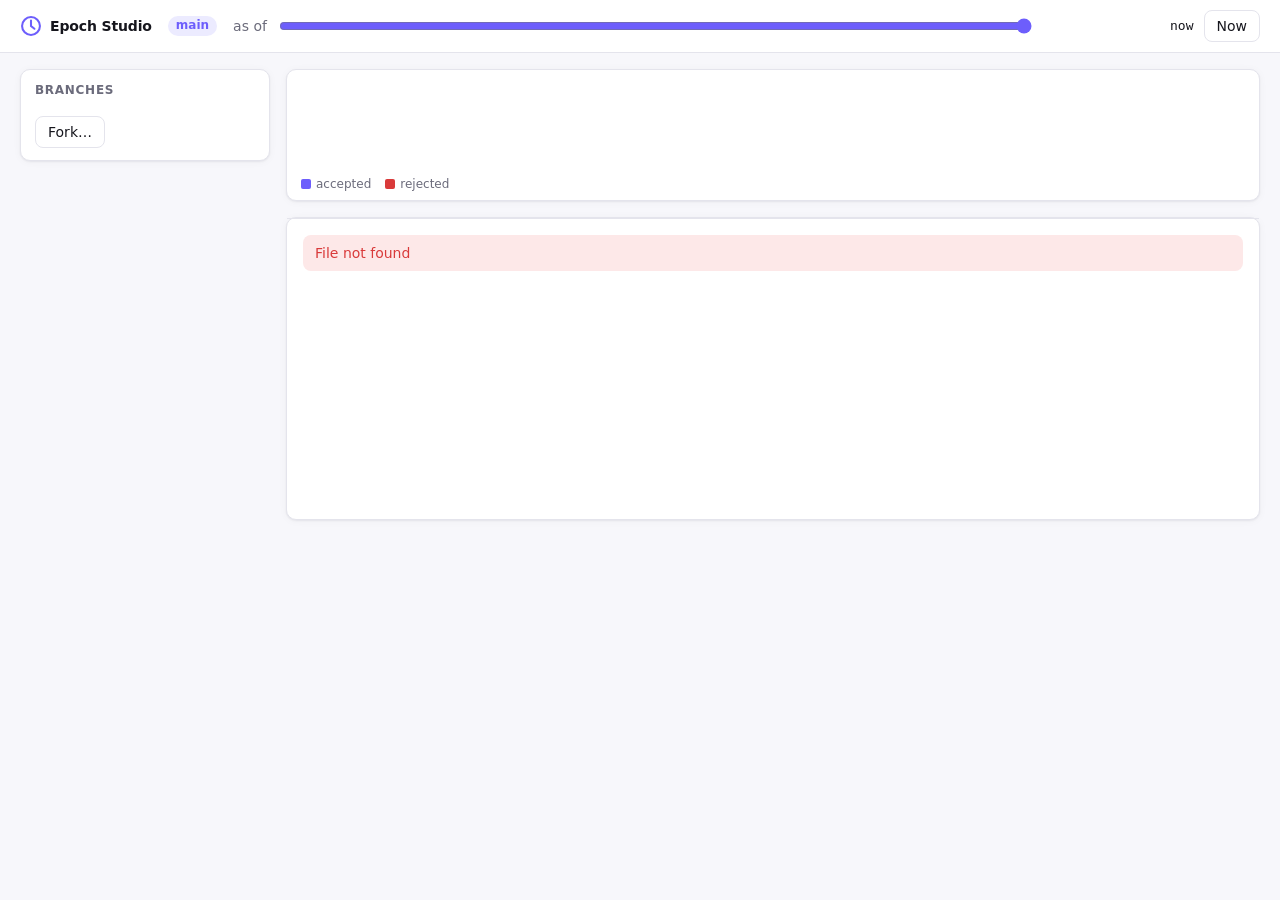
==== v2/epochhttp/studio.html @ bfba7d55 "feat(v2): Epoch Studio, HTTP API, and shop example - epochhttp: JSON API plus an embedded, dependenc" ====
<!doctype html>
<html lang="en">
<head>
<meta charset="utf-8">
<meta name="viewport" content="width=device-width, initial-scale=1">
<title>Epoch Studio</title>
<link rel="icon" href="data:image/svg+xml,%3Csvg xmlns='http://www.w3.org/2000/svg' viewBox='0 0 32 32'%3E%3Ccircle cx='16' cy='16' r='13' fill='none' stroke='%236d5efc' stroke-width='3'/%3E%3Cpath d='M16 8v8l5 4' fill='none' stroke='%236d5efc' stroke-width='3' stroke-linecap='round'/%3E%3C/svg%3E">
<style>
:root {
  --bg: #f7f7fb; --panel: #ffffff; --ink: #16161d; --muted: #6b6b7b; --line: #e4e4ec;
  --accent: #6d5efc; --accent-soft: #ecebff; --good: #12a150; --good-soft: #e3f6eb;
  --bad: #d93a3a; --bad-soft: #fde8e8; --warn: #b7791f; --warn-soft: #fdf3dc;
  --mono: ui-monospace, SFMono-Regular, Menlo, Consolas, monospace;
  --radius: 10px; --shadow: 0 1px 2px rgba(20,20,40,.06), 0 1px 8px rgba(20,20,40,.04);
}
@media (prefers-color-scheme: dark) {
  :root {
    --bg: #0f0f14; --panel: #17171f; --ink: #ececf3; --muted: #9a9aae; --line: #2a2a36;
    --accent: #8b7fff; --accent-soft: #25224a; --good: #3ccf7d; --good-soft: #13301f;
    --bad: #ff6b6b; --bad-soft: #3a1818; --warn: #f0b44c; --warn-soft: #3a2c10;
    --shadow: none;
  }
}
* { box-sizing: border-box; }
body { margin: 0; font: 14px/1.45 system-ui, -apple-system, "Segoe UI", sans-serif; background: var(--bg); color: var(--ink); }
button, input, select { font: inherit; color: inherit; }
header { display: flex; align-items: center; gap: 16px; padding: 10px 20px; background: var(--panel); border-bottom: 1px solid var(--line); position: sticky; top: 0; z-index: 2; flex-wrap: wrap; }
.brand { display: flex; align-items: center; gap: 8px; font-weight: 650; letter-spacing: -.01em; }
.brand svg { width: 22px; height: 22px; }
.time { display: flex; align-items: center; gap: 10px; flex: 1; min-width: 280px; }
.time input[type=range] { flex: 1; accent-color: var(--accent); }
.time .when { font-family: var(--mono); font-size: 13px; min-width: 150px; text-align: right; }
.pill { display: inline-block; padding: 1px 8px; border-radius: 999px; font-size: 12px; font-weight: 550; background: var(--accent-soft); color: var(--accent); white-space: nowrap; }
.pill.good { background: var(--good-soft); color: var(--good); }
.pill.bad { background: var(--bad-soft); color: var(--bad); }
.pill.warn { background: var(--warn-soft); color: var(--warn); }
.btn { border: 1px solid var(--line); background: var(--panel); padding: 5px 12px; border-radius: 8px; cursor: pointer; }
.btn:hover { border-color: var(--accent); }
.btn.primary { background: var(--accent); border-color: var(--accent); color: #fff; }
.btn:disabled { opacity: .5; cursor: default; }
main { display: grid; grid-template-columns: 250px 1fr; gap: 16px; padding: 16px 20px; max-width: 1500px; margin: 0 auto; }
@media (max-width: 820px) { main { grid-template-columns: 1fr; padding: 12px 16px; } }
.card { background: var(--panel); border: 1px solid var(--line); border-radius: var(--radius); box-shadow: var(--shadow); }
.card h2 { font-size: 12px; text-transform: uppercase; letter-spacing: .06em; color: var(--muted); margin: 0; padding: 12px 14px 8px; font-weight: 600; }
.branches { padding-bottom: 8px; }
.branch { display: flex; align-items: center; gap: 8px; padding: 6px 14px; cursor: pointer; border-left: 3px solid transparent; }
.branch:hover { background: var(--bg); }
.branch.active { border-left-color: var(--accent); background: var(--accent-soft); }
.branch .name { flex: 1; overflow: hidden; text-overflow: ellipsis; white-space: nowrap; font-family: var(--mono); font-size: 13px; }
.branch .desc { color: var(--muted); font-size: 12px; }
.side-actions { padding: 8px 14px 4px; display: flex; gap: 8px; }
.chart { padding: 12px 14px 6px; }
.chart svg { width: 100%; height: 90px; display: block; cursor: crosshair; }
.chart .legend { display: flex; gap: 14px; font-size: 12px; color: var(--muted); padding-top: 4px; }
.chart .legend i { display: inline-block; width: 10px; height: 10px; border-radius: 2px; margin-right: 5px; vertical-align: -1px; }
.tabs { display: flex; gap: 2px; padding: 0 10px; border-bottom: 1px solid var(--line); overflow-x: auto; }
.tab { padding: 10px 12px; cursor: pointer; border-bottom: 2px solid transparent; color: var(--muted); white-space: nowrap; background: none; border-top: 0; border-left: 0; border-right: 0; }
.tab.active { color: var(--ink); border-bottom-color: var(--accent); font-weight: 550; }
.panel { padding: 16px; min-height: 300px; }
.row { display: flex; gap: 10px; align-items: end; flex-wrap: wrap; margin-bottom: 14px; }
label { display: flex; flex-direction: column; gap: 4px; font-size: 12px; color: var(--muted); }
input[type=text], input[type=date], select { background: var(--bg); border: 1px solid var(--line); border-radius: 8px; padding: 6px 10px; min-width: 150px; }
table { width: 100%; border-collapse: collapse; font-size: 13px; }
th { text-align: left; color: var(--muted); font-weight: 550; font-size: 12px; padding: 6px 8px; border-bottom: 1px solid var(--line); }
td { padding: 6px 8px; border-bottom: 1px solid var(--line); vertical-align: top; }
td.num, th.num { text-align: right; font-variant-numeric: tabular-nums; }
td.mono, .mono { font-family: var(--mono); font-size: 12.5px; }
tr.click { cursor: pointer; } tr.click:hover td { background: var(--bg); }
.muted { color: var(--muted); }
.stats { display: grid; grid-template-columns: repeat(auto-fill, minmax(150px, 1fr)); gap: 10px; margin-bottom: 16px; }
.stat { border: 1px solid var(--line); border-radius: var(--radius); padding: 10px 12px; }
.stat .k { font-size: 12px; color: var(--muted); }
.stat .v { font-size: 22px; font-weight: 650; font-variant-numeric: tabular-nums; letter-spacing: -.02em; }
.kv { display: grid; grid-template-columns: minmax(140px, max-content) 1fr; gap: 0; }
.kv > div { padding: 6px 8px; border-bottom: 1px solid var(--line); }
.kv > .k { color: var(--muted); }
.kv .kv { border-left: 2px solid var(--line); }
.delta { font-weight: 600; font-variant-numeric: tabular-nums; }
td.nowrap { white-space: nowrap; }
pre { margin: 0; font-family: var(--mono); font-size: 12px; white-space: pre-wrap; word-break: break-word; }
.empty { color: var(--muted); padding: 30px 0; text-align: center; }
.error { background: var(--bad-soft); color: var(--bad); padding: 8px 12px; border-radius: 8px; margin-bottom: 12px; }
.notice { background: var(--accent-soft); padding: 10px 12px; border-radius: 8px; margin-bottom: 14px; }
.checks { display: flex; flex-direction: column; gap: 6px; }
.checks label { flex-direction: row; align-items: center; gap: 8px; color: var(--ink); font-size: 14px; }
dialog { border: 1px solid var(--line); border-radius: var(--radius); background: var(--panel); color: var(--ink); padding: 18px; width: min(420px, 92vw); }
dialog::backdrop { background: rgba(10,10,20,.4); }
dialog .row { flex-direction: column; align-items: stretch; }
.foot { padding: 10px 16px; display: flex; justify-content: center; }
</style>
</head>
<body>
<header>
  <div class="brand">
    <svg viewBox="0 0 32 32" aria-hidden="true"><circle cx="16" cy="16" r="13" fill="none" stroke="var(--accent)" stroke-width="3"/><path d="M16 8v8l5 4" fill="none" stroke="var(--accent)" stroke-width="3" stroke-linecap="round"/></svg>
    Epoch Studio
  </div>
  <span class="pill" id="branchPill">main</span>
  <div class="time">
    <span class="muted">as of</span>
    <input type="range" id="slider" min="0" max="1000" value="1000" aria-label="Point in time">
    <span class="when" id="when">now</span>
    <button class="btn" id="nowBtn">Now</button>
  </div>
</header>

<main>
  <aside>
    <div class="card branches">
      <h2>Branches</h2>
      <div id="branchList"></div>
      <div class="side-actions"><button class="btn" id="forkBtn">Fork…</button></div>
    </div>
  </aside>

  <section>
    <div class="card chart">
      <svg id="chart" role="img" aria-label="Commands over time"></svg>
      <div class="legend"><span><i style="background:var(--accent)"></i>accepted</span><span><i style="background:var(--bad)"></i>rejected</span><span id="chartInfo"></span></div>
    </div>
    <div class="card" style="margin-top:16px">
      <div class="tabs" id="tabs"></div>
      <div class="panel" id="panel"></div>
    </div>
  </section>
</main>

<dialog id="forkDialog">
  <form method="dialog" id="forkForm">
    <h3 style="margin:0 0 12px">Fork a branch</h3>
    <div class="row"><label>Name<input type="text" name="name" required pattern="[A-Za-z0-9][A-Za-z0-9._\-]{0,99}" placeholder="what-if"></label></div>
    <div class="row"><label>From branch<select name="from" id="forkFrom"></select></label></div>
    <div class="row"><label>At (leave empty for latest)<input type="date" name="at"></label></div>
    <div class="row"><label>Description<input type="text" name="description"></label></div>
    <div class="error" id="forkError" hidden></div>
    <div class="row" style="flex-direction:row;justify-content:end"><button class="btn" value="cancel" formnovalidate>Cancel</button><button class="btn primary" value="ok">Fork</button></div>
  </form>
</dialog>

<script>
"use strict";
const $ = (s, el = document) => el.querySelector(s);
const state = { info: null, branches: [], branch: "main", at: null, timeline: null, tab: "views" };

// h builds DOM nodes. Strings become text nodes, so data is never parsed as HTML.
function h(tag, attrs = {}, ...kids) {
  const el = document.createElement(tag);
  for (const [k, v] of Object.entries(attrs || {})) {
    if (v == null || v === false) continue;
    if (k.startsWith("on")) el.addEventListener(k.slice(2), v);
    else if (k === "class") el.className = v;
    else el.setAttribute(k, v === true ? "" : v);
  }
  for (const kid of kids.flat()) if (kid != null && kid !== false) el.append(kid instanceof Node ? kid : String(kid));
  return el;
}

async function api(path, opts = {}) {
  const res = await fetch(path, { ...opts, headers: { "X-Epoch-Studio": "1", ...(opts.body ? { "Content-Type": "application/json" } : {}), ...(opts.headers || {}) } });
  if (res.status === 204) return null;
  const body = await res.json().catch(() => ({ error: res.statusText }));
  if (!res.ok) throw new Error(body.error || res.statusText);
  return body;
}

function qs(extra = {}) {
  const p = new URLSearchParams();
  p.set("branch", state.branch);
  if (state.at) p.set("at", state.at);
  for (const [k, v] of Object.entries(extra)) if (v != null && v !== "") p.set(k, v);
  return p.toString();
}

const fmtTime = t => new Date(t).toLocaleString(undefined, { year: "numeric", month: "short", day: "numeric", hour: "2-digit", minute: "2-digit" });
const fmtNum = v => typeof v === "number" ? v.toLocaleString() : v;
const isMoneyKey = k => /revenue|discount|price|total|amount/i.test(k);
function fmtVal(key, v) {
  if (typeof v === "number" && isMoneyKey(key) && Number.isInteger(v)) return (v / 100).toLocaleString(undefined, { style: "currency", currency: "USD" });
  if (typeof v === "number") return v.toLocaleString();
  if (v === null || v === undefined) return "—";
  if (typeof v === "object") return JSON.stringify(v);
  return String(v);
}

// ---------- branches ----------

async function loadBranches() {
  state.branches = await api("api/branches");
  if (!state.branches.some(b => b.name === state.branch)) state.branch = "main";
  renderBranches();
}

function renderBranches() {
  const list = $("#branchList");
  list.replaceChildren();
  const children = name => state.branches.filter(b => b.name !== "main" && (b.parent || "main") === name);
  const add = (b, depth) => {
    const kind = b.name === "main" ? null : b.kind === "replay" ? h("span", { class: "pill warn" }, "replay") : h("span", { class: "pill" }, "fork");
    list.append(h("div", {
      class: "branch" + (b.name === state.branch ? " active" : ""), style: `padding-left:${14 + depth * 16}px`, title: b.description || "",
      onclick: () => selectBranch(b.name),
    }, h("span", { class: "name" }, (depth ? "↳ " : "") + b.name), kind));
    for (const c of children(b.name)) add(c, depth + 1);
  };
  add(state.branches.find(b => b.name === "main"), 0);
  $("#forkBtn").hidden = !state.info.allow_writes;
}

async function selectBranch(name) {
  state.branch = name;
  state.at = null;
  $("#branchPill").textContent = name;
  renderBranches();
  const b = current();
  if (b.kind === "replay" && state.tab !== "report") state.tab = "report";
  else if (b.kind !== "replay" && state.tab === "report") state.tab = "views";
  await refresh();
}

const current = () => state.branches.find(b => b.name === state.branch) || { name: "main" };

// ---------- timeline ----------

async function loadTimeline() {
  const p = new URLSearchParams({ branch: state.branch, buckets: 120 });
  state.timeline = await api("api/timeline?" + p);
  renderChart();
  syncSlider();
}

function renderChart() {
  const svg = $("#chart"), tl = state.timeline;
  svg.replaceChildren();
  const W = svg.clientWidth || 800, H = 90;
  svg.setAttribute("viewBox", `0 0 ${W} ${H}`);
  if (!tl.commits) { $("#chartInfo").textContent = "no history yet"; return; }
  const n = tl.buckets.length, bw = W / n;
  const maxV = Math.max(1, ...tl.buckets.map(b => b.accepted + b.rejected));
  const ns = "http://www.w3.org/2000/svg";
  const rect = (x, y, w, hgt, fill) => { const r = document.createElementNS(ns, "rect"); Object.entries({ x, y, width: w, height: hgt, fill, rx: 1 }).forEach(([k, v]) => r.setAttribute(k, v)); svg.append(r); };
  tl.buckets.forEach((b, i) => {
    const ha = (b.accepted / maxV) * (H - 10), hr = (b.rejected / maxV) * (H - 10);
    rect(i * bw + 1, H - ha, Math.max(1, bw - 2), ha, "var(--accent)");
    if (hr) rect(i * bw + 1, H - ha - hr, Math.max(1, bw - 2), hr, "var(--bad)");
  });
  if (state.at) {
    const f = (new Date(state.at) - new Date(tl.first)) / Math.max(1, new Date(tl.last) - new Date(tl.first));
    const x = Math.max(0, Math.min(1, f)) * W;
    const line = document.createElementNS(ns, "line");
    Object.entries({ x1: x, x2: x, y1: 0, y2: H, stroke: "var(--ink)", "stroke-width": 1.5, "stroke-dasharray": "3 3" }).forEach(([k, v]) => line.setAttribute(k, v));
    svg.append(line);
  }
  $("#chartInfo").textContent = `${tl.commits.toLocaleString()} commits · ${fmtTime(tl.first)} → ${fmtTime(tl.last)}` + (tl.truncated ? " (truncated)" : "");
}

function syncSlider() {
  const tl = state.timeline, s = $("#slider");
  if (!state.at || !tl.commits) { s.value = 1000; $("#when").textContent = "now"; return; }
  const f = (new Date(state.at) - new Date(tl.first)) / Math.max(1, new Date(tl.last) - new Date(tl.first));
  s.value = Math.round(Math.max(0, Math.min(1, f)) * 1000);
  $("#when").textContent = fmtTime(state.at);
}

function setTimeFraction(f) {
  const tl = state.timeline;
  if (!tl || !tl.commits) return;
  if (f >= 0.999) { state.at = null; }
  else {
    const t = new Date(new Date(tl.first).getTime() + f * (new Date(tl.last) - new Date(tl.first)));
    state.at = t.toISOString();
  }
  syncSlider();
  renderChart();
}

let sliderTimer;
$("#slider").addEventListener("input", e => {
  setTimeFraction(e.target.value / 1000);
  clearTimeout(sliderTimer);
  sliderTimer = setTimeout(renderTab, 150);
});
$("#chart").addEventListener("click", e => {
  const r = e.currentTarget.getBoundingClientRect();
  setTimeFraction((e.clientX - r.left) / r.width);
  renderTab();
});
$("#nowBtn").addEventListener("click", () => { state.at = null; syncSlider(); renderChart(); renderTab(); });
addEventListener("resize", () => state.timeline && renderChart());

// ---------- tabs ----------

const TABS = [
  ["views", "Views"], ["log", "Log"], ["entity", "Entity"], ["compare", "Compare"], ["replay", "Replay"], ["report", "Replay report"],
];

function renderTabs() {
  const tabs = $("#tabs");
  tabs.replaceChildren();
  for (const [id, label] of TABS) {
    if (id === "report" && current().kind !== "replay") continue;
    tabs.append(h("button", { class: "tab" + (state.tab === id ? " active" : ""), onclick: () => { state.tab = id; renderTabs(); renderTab(); } }, label));
  }
}

async function renderTab() {
  saveHash();
  const panel = $("#panel");
  const tab = state.tab;
  try {
    const node = await ({ views: viewsTab, log: logTab, entity: entityTab, compare: compareTab, replay: replayTab, report: reportTab })[tab]();
    if (state.tab === tab) panel.replaceChildren(node);
  } catch (err) {
    if (state.tab === tab) panel.replaceChildren(h("div", { class: "error" }, err.message));
  }
}

function errorBox(err) { return h("div", { class: "error" }, err.message || String(err)); }

// Render any JSON value as nested key/value rows. Values under a money-like
// key (revenue_by_product.*) are formatted as money too.
function kv(value, key = "", money = false) {
  money = money || isMoneyKey(key);
  if (value === null || typeof value !== "object") return h("span", { class: "mono" }, fmtVal(money ? "amount" : key, value));
  const entries = Array.isArray(value) ? value.map((v, i) => [String(i), v]) : Object.entries(value);
  if (!entries.length) return h("span", { class: "muted" }, Array.isArray(value) ? "empty list" : "empty");
  const grid = h("div", { class: "kv" });
  for (const [k, v] of entries) grid.append(h("div", { class: "k" }, k), h("div", {}, kv(v, k, money)));
  return grid;
}

// ---------- Views ----------

let viewName = null;
async function viewsTab() {
  const names = state.info.projections;
  if (!names.length) return h("div", { class: "empty" }, "No projections are registered. Pass them in epochhttp.Config.Projections.");
  viewName = viewName && names.includes(viewName) ? viewName : names[0];
  const sel = h("select", { onchange: e => { viewName = e.target.value; renderTab(); } }, names.map(n => h("option", { value: n, selected: n === viewName }, n)));
  const value = await api(`api/views/${encodeURIComponent(viewName)}?` + qs());
  const stats = h("div", { class: "stats" });
  const rest = {};
  for (const [k, v] of Object.entries(value || {})) {
    if (typeof v === "number") stats.append(h("div", { class: "stat" }, h("div", { class: "k" }, k.replaceAll("_", " ")), h("div", { class: "v" }, fmtVal(k, v))));
    else rest[k] = v;
  }
  return h("div", {}, h("div", { class: "row" }, h("label", {}, "Projection", sel), h("span", { class: "muted" }, state.at ? `as of ${fmtTime(state.at)}` : "current state", " on ", h("span", { class: "mono" }, state.branch))),
    stats.childElementCount ? stats : null, Object.keys(rest).length ? kv(rest) : null);
}

// ---------- Log ----------

function outcome(c) {
  if (c.rejected) return h("span", {}, h("span", { class: "pill bad" }, "rejected"), " ", h("span", { class: "muted" }, c.rejected));
  if (!c.events || !c.events.length) return h("span", { class: "pill" }, "no events");
  return h("span", {}, c.events.map(e => h("span", { class: "pill good", style: "margin-right:4px" }, e.type)));
}

function commitRow(c, onclick) {
  return h("tr", { class: "click", onclick: onclick || (() => openEntity(c.model, c.stream)) },
    h("td", { class: "num mono" }, c.seq), h("td", { class: "mono nowrap" }, fmtTime(c.time)),
    h("td", { class: "mono nowrap" }, `${c.model}/${c.stream}`),
    h("td", { class: "mono", title: c.command ? JSON.stringify(c.command.data) : "" }, c.command ? c.command.type : h("span", { class: "muted" }, "fact")),
    h("td", {}, outcome(c)));
}

async function logTab() {
  const table = h("table", {}, h("thead", {}, h("tr", {}, h("th", { class: "num" }, "seq"), h("th", {}, "time"), h("th", {}, "entity"), h("th", {}, "command"), h("th", {}, "outcome"))));
  const body = h("tbody");
  table.append(body);
  let after = 0;
  const more = h("button", { class: "btn" }, "Load more");
  const load = async () => {
    more.disabled = true;
    const page = await api("api/log?" + qs({ after, limit: 100 }));
    page.forEach(c => body.append(commitRow(c)));
    if (page.length) after = page[page.length - 1].seq;
    more.disabled = page.length < 100;
    more.textContent = page.length < 100 ? "End of history" : "Load more";
  };
  more.onclick = () => load().catch(e => more.replaceWith(errorBox(e)));
  await load();
  if (!body.childElementCount) return h("div", { class: "empty" }, "No commits on this branch at this time.");
  return h("div", {}, table, h("div", { class: "foot" }, more));
}

// ---------- Entity ----------

const entitySel = { model: null, id: "" };
function openEntity(model, id) {
  entitySel.model = model; entitySel.id = id; state.tab = "entity"; renderTabs(); renderTab();
}

async function entityTab() {
  const models = state.info.models;
  if (!models.length) return h("div", { class: "empty" }, "No models are registered. Pass them in epochhttp.Config.Models.");
  entitySel.model = entitySel.model && models.includes(entitySel.model) ? entitySel.model : models[0];
  const sel = h("select", {}, models.map(m => h("option", { value: m, selected: m === entitySel.model }, m)));
  const input = h("input", { type: "text", value: entitySel.id, placeholder: "entity id" });
  const form = h("form", { class: "row", onsubmit: e => { e.preventDefault(); entitySel.model = sel.value; entitySel.id = input.value.trim(); renderTab(); } },
    h("label", {}, "Model", sel), h("label", {}, "ID", input), h("button", { class: "btn primary" }, "Load"));
  if (!entitySel.id) return h("div", {}, form, h("div", { class: "empty" }, "Enter an entity id, or click a row in the Log."));
  let data;
  try { data = await api(`api/entities/${encodeURIComponent(entitySel.model)}/${encodeURIComponent(entitySel.id)}?` + qs()); }
  catch (e) { return h("div", {}, form, errorBox(e)); }
  const st = data.state;
  const hist = h("table", {}, h("thead", {}, h("tr", {}, h("th", { class: "num" }, "seq"), h("th", {}, "time"), h("th", {}, "entity"), h("th", {}, "command"), h("th", {}, "outcome"))),
    h("tbody", {}, data.history.slice().reverse().map(c => commitRow(c, () => {}))));
  return h("div", {}, form,
    h("div", { class: "stats" }, h("div", { class: "stat" }, h("div", { class: "k" }, "version"), h("div", { class: "v" }, st.version)),
      h("div", { class: "stat" }, h("div", { class: "k" }, "commits"), h("div", { class: "v" }, data.history.length))),
    st.version ? kv(st.value) : h("div", { class: "notice" }, "This entity does not exist at this point in history."),
    h("h3", { style: "font-size:14px;margin:20px 0 8px" }, "History"), data.history.length ? hist : h("div", { class: "muted" }, "None."));
}

// ---------- Compare ----------

const cmpSel = { view: null, a: "main", b: null };
async function compareTab() {
  const names = state.info.projections;
  if (!names.length) return h("div", { class: "empty" }, "No projections are registered.");
  if (state.branches.length < 2) return h("div", { class: "empty" }, "Create a fork or run a replay to compare branches.");
  cmpSel.view = cmpSel.view && names.includes(cmpSel.view) ? cmpSel.view : names[0];
  if (!cmpSel.b || !state.branches.some(b => b.name === cmpSel.b)) cmpSel.b = state.branch !== "main" ? state.branch : state.branches[1].name;
  const opt = sel => state.branches.map(b => h("option", { value: b.name, selected: b.name === sel }, b.name));
  const v = h("select", {}, names.map(n => h("option", { value: n, selected: n === cmpSel.view }, n)));
  const a = h("select", {}, opt(cmpSel.a)), b = h("select", {}, opt(cmpSel.b));
  const form = h("form", { class: "row", onsubmit: e => { e.preventDefault(); Object.assign(cmpSel, { view: v.value, a: a.value, b: b.value }); renderTab(); } },
    h("label", {}, "Projection", v), h("label", {}, "Branch A", a), h("label", {}, "Branch B", b), h("button", { class: "btn primary" }, "Compare"));
  const p = new URLSearchParams({ a: cmpSel.a, b: cmpSel.b });
  if (state.at) p.set("at", state.at);
  const res = await api(`api/compare/${encodeURIComponent(cmpSel.view)}?` + p);
  if (!res.changes.length) return h("div", {}, form, h("div", { class: "empty" }, "No differences."));
  const show = (key, v) => v === undefined ? "—" : fmtVal(key, v);
  const rows = res.changes.map(c => {
    // The whole path decides formatting: revenue_by_product["x"] is money.
    const leaf = isMoneyKey(c.path) ? "amount" : c.path;
    let delta = h("span", { class: "pill" }, c.kind);
    if (typeof c.from === "number" && typeof c.to === "number") {
      const d = c.to - c.from;
      // Not coloured: whether a difference is good depends on the metric.
      delta = h("span", { class: "delta" }, (d > 0 ? "+" : "") + fmtVal(leaf, d));
    }
    return h("tr", {}, h("td", { class: "mono" }, c.path), h("td", { class: "num mono" }, show(leaf, c.from)),
      h("td", { class: "num mono" }, show(leaf, c.to)), h("td", { class: "num" }, delta));
  });
  return h("div", {}, form, h("table", {}, h("thead", {}, h("tr", {}, h("th", {}, "path"), h("th", { class: "num" }, cmpSel.a), h("th", { class: "num" }, cmpSel.b), h("th", { class: "num" }, "difference"))), h("tbody", {}, rows)));
}

// ---------- Replay ----------

async function replayTab() {
  const info = state.info;
  const intro = h("div", { class: "notice" }, "A replay forks ", h("b", {}, state.branch), " at a point in the past and re-decides every recorded command after it with different rules. Your main timeline is never modified.");
  if (!info.allow_writes) return h("div", {}, intro, h("div", { class: "empty" }, "Replays are disabled. Set epochhttp.Config.AllowWrites to enable them."));
  if (!info.policies.length) return h("div", {}, intro, h("div", { class: "empty" }, "No alternative policies are registered. Pass them in epochhttp.Config.Policies."));
  const name = h("input", { type: "text", required: true, pattern: "[A-Za-z0-9][A-Za-z0-9._\\-]{0,99}", placeholder: "e.g. backorders-april" });
  const from = h("input", { type: "date" }), to = h("input", { type: "date" });
  const checks = h("div", { class: "checks" }, info.policies.map(p => h("label", {}, h("input", { type: "checkbox", value: p.label }), p.label, h("span", { class: "muted" }, ` (${p.model})`))));
  const out = h("div");
  const btn = h("button", { class: "btn primary" }, "Run replay");
  const form = h("form", { onsubmit: async e => {
    e.preventDefault();
    const policies = [...checks.querySelectorAll("input:checked")].map(i => i.value);
    btn.disabled = true; btn.textContent = "Replaying…"; out.replaceChildren();
    try {
      const rep = await api("api/replays", { method: "POST", body: JSON.stringify({ name: name.value, source: state.branch, from: from.value, to: to.value, policies }) });
      await loadBranches();
      out.replaceChildren(report(rep, true));
    } catch (err) { out.replaceChildren(errorBox(err)); }
    btn.disabled = false; btn.textContent = "Run replay";
  } }, h("div", { class: "row" }, h("label", {}, "New branch name", name), h("label", {}, "Replay from (empty: beginning)", from), h("label", {}, "Until (empty: latest)", to)),
    h("div", { class: "row" }, h("label", {}, "Policies to apply", checks)), h("div", { class: "row" }, btn));
  return h("div", {}, intro, form, out);
}

function report(rep, fresh) {
  const stat = (k, v, cls) => h("div", { class: "stat" }, h("div", { class: "k" }, k), h("div", { class: "v", style: cls ? `color:var(--${cls})` : "" }, fmtNum(v)));
  const kindPill = k => k === "now_accepted" ? h("span", { class: "pill good" }, "now accepted") : k === "now_rejected" ? h("span", { class: "pill bad" }, "now rejected") : h("span", { class: "pill warn" }, "events changed");
  const brief = c => c.rejected ? h("span", { class: "muted" }, "rejected: " + c.rejected) : h("span", { class: "mono", title: JSON.stringify(c.events) }, (c.events || []).map(e => `${e.type} ${JSON.stringify(e.data)}`).join(", ") || "no events");
  const rows = rep.divergences.map(d => h("tr", { class: "click", onclick: () => { state.branch = rep.branch.name; openEntity(d.original.model, d.original.stream); } },
    h("td", { class: "mono nowrap" }, fmtTime(d.original.time)), h("td", { class: "mono nowrap" }, `${d.original.model}/${d.original.stream}`),
    h("td", { class: "mono", title: JSON.stringify(d.original.command && d.original.command.data) }, d.original.command ? d.original.command.type : "fact"),
    h("td", {}, kindPill(d.kind)), h("td", {}, brief(d.original)), h("td", {}, brief(d.replayed))));
  return h("div", {},
    fresh ? h("div", { class: "notice" }, "Replay finished. Branch ", h("b", { class: "mono" }, rep.branch.name), " was created — select it, or use Compare to see the impact.") : null,
    h("div", { class: "stats" }, stat("commits replayed", rep.commits), stat("outcomes changed", rep.diverged, "accent"), stat("now accepted", rep.now_accepted, "good"), stat("now rejected", rep.now_rejected, "bad"), stat("events changed", rep.events_changed, "warn")),
    rows.length ? h("table", {}, h("thead", {}, h("tr", {}, h("th", {}, "time"), h("th", {}, "entity"), h("th", {}, "command"), h("th", {}, "change"), h("th", {}, "originally"), h("th", {}, "in replay"))), h("tbody", {}, rows))
      : h("div", { class: "empty" }, "Every command had the same outcome."),
    rep.truncated ? h("div", { class: "muted", style: "padding-top:8px" }, `Showing the first ${rep.divergences.length} of ${rep.diverged.toLocaleString()} changes.`) : null);
}

async function reportTab() {
  const b = current();
  const rep = await api(`api/replays/${encodeURIComponent(b.name)}`);
  return h("div", {}, h("div", { class: "notice" }, b.description || "Replay", " — forked from ", h("b", { class: "mono" }, b.parent), b.fork_seq ? ` after commit ${b.fork_seq}` : " at the beginning", "."), report(rep, false));
}

// ---------- fork dialog ----------

$("#forkBtn").addEventListener("click", () => {
  const sel = $("#forkFrom");
  sel.replaceChildren(...state.branches.map(b => h("option", { value: b.name, selected: b.name === state.branch }, b.name)));
  $("#forkError").hidden = true;
  $("#forkDialog").showModal();
});
$("#forkForm").addEventListener("submit", async e => {
  if (e.submitter && e.submitter.value === "cancel") return;
  e.preventDefault();
  const f = new FormData(e.target);
  try {
    await api("api/branches", { method: "POST", body: JSON.stringify({ name: f.get("name"), from: f.get("from"), at: f.get("at"), description: f.get("description") }) });
    $("#forkDialog").close();
    e.target.reset();
    await loadBranches();
    await selectBranch(f.get("name"));
  } catch (err) { const box = $("#forkError"); box.textContent = err.message; box.hidden = false; }
});

// ---------- boot ----------

// The URL hash holds branch, tab and time, so any view can be shared.
function saveHash() {
  const p = new URLSearchParams({ branch: state.branch, tab: state.tab });
  if (state.at) p.set("at", state.at);
  history.replaceState(null, "", "#" + p);
}

function loadHash() {
  const p = new URLSearchParams(location.hash.slice(1));
  if (p.get("branch")) state.branch = p.get("branch");
  if (p.get("tab") && TABS.some(([id]) => id === p.get("tab"))) state.tab = p.get("tab");
  if (p.get("at") && !isNaN(new Date(p.get("at")))) state.at = new Date(p.get("at")).toISOString();
}

async function refresh() {
  renderTabs();
  await loadTimeline();
  await renderTab();
}

(async () => {
  try {
    state.info = await api("api/info");
    loadHash();
    const at = state.at;
    await loadBranches();
    $("#branchPill").textContent = state.branch;
    if (state.tab === "report" && current().kind !== "replay") state.tab = "views";
    state.at = at;
    await refresh();
  } catch (err) {
    $("#panel").replaceChildren(errorBox(err));
  }
})();
</script>
</body>
</html>
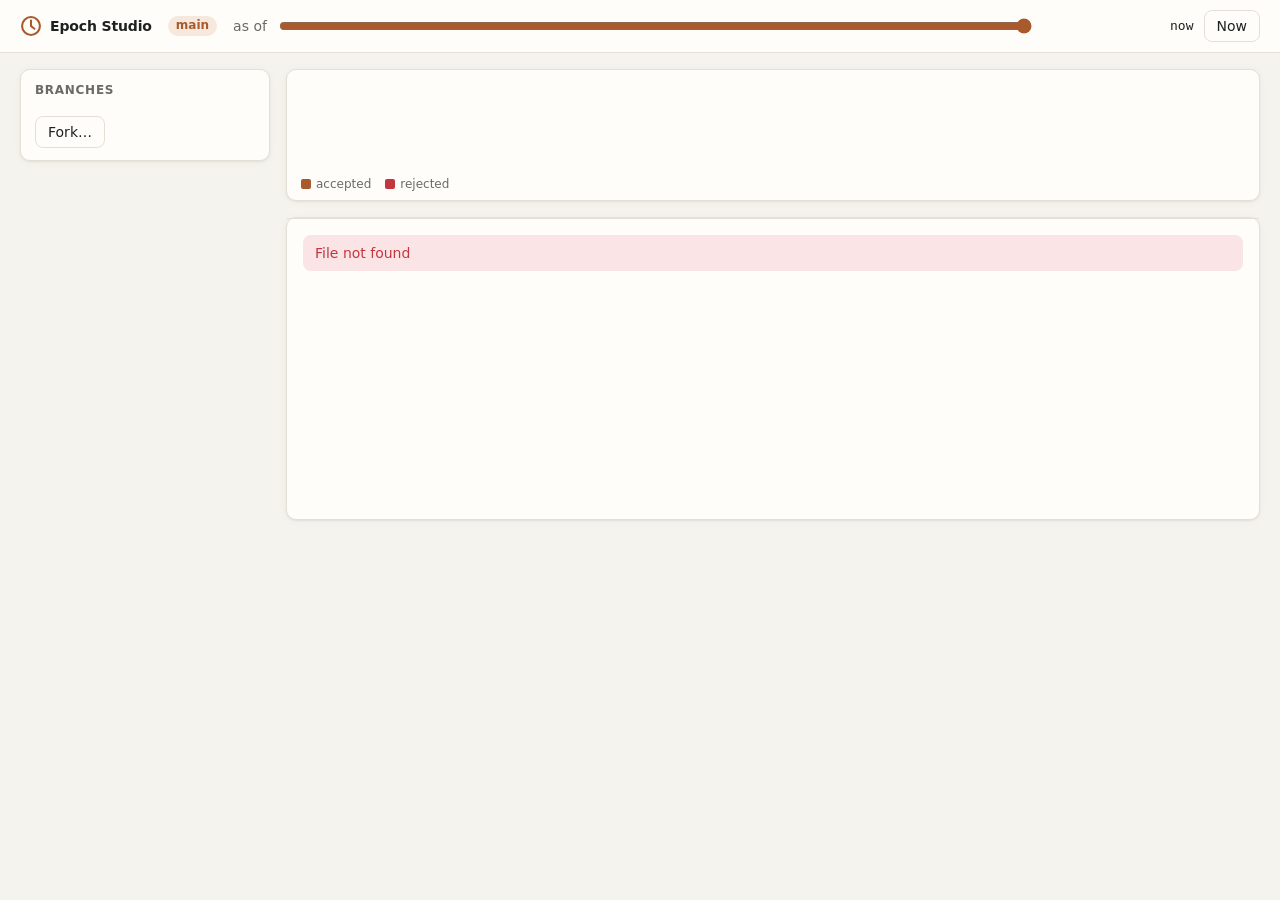
==== commit 4bb5077f: "feat(site): copper & patina identity, product showcase Replace the violet/amber palette, gradients a" ====
--- a/v2/epochhttp/studio.html
+++ b/v2/epochhttp/studio.html
@@ -4,20 +4,20 @@
 <meta charset="utf-8">
 <meta name="viewport" content="width=device-width, initial-scale=1">
 <title>Epoch Studio</title>
-<link rel="icon" href="data:image/svg+xml,%3Csvg xmlns='http://www.w3.org/2000/svg' viewBox='0 0 32 32'%3E%3Ccircle cx='16' cy='16' r='13' fill='none' stroke='%236d5efc' stroke-width='3'/%3E%3Cpath d='M16 8v8l5 4' fill='none' stroke='%236d5efc' stroke-width='3' stroke-linecap='round'/%3E%3C/svg%3E">
+<link rel="icon" href="data:image/svg+xml,%3Csvg xmlns='http://www.w3.org/2000/svg' viewBox='0 0 32 32'%3E%3Ccircle cx='16' cy='16' r='13' fill='none' stroke='%23a85a2c' stroke-width='3'/%3E%3Cpath d='M16 8v8l5 4' fill='none' stroke='%23a85a2c' stroke-width='3' stroke-linecap='round'/%3E%3C/svg%3E">
 <style>
 :root {
-  --bg: #f7f7fb; --panel: #ffffff; --ink: #16161d; --muted: #6b6b7b; --line: #e4e4ec;
-  --accent: #6d5efc; --accent-soft: #ecebff; --good: #12a150; --good-soft: #e3f6eb;
-  --bad: #d93a3a; --bad-soft: #fde8e8; --warn: #b7791f; --warn-soft: #fdf3dc;
+  --bg: #f5f3ee; --panel: #fffdf9; --ink: #1d211f; --muted: #686c64; --line: #e4e0d6;
+  --accent: #a85a2c; --accent-soft: #f6e8dd; --good: #1f7a5c; --good-soft: #e1f1e9;
+  --bad: #c4363f; --bad-soft: #fae4e5; --warn: #87650d; --warn-soft: #f6edd3;
   --mono: ui-monospace, SFMono-Regular, Menlo, Consolas, monospace;
   --radius: 10px; --shadow: 0 1px 2px rgba(20,20,40,.06), 0 1px 8px rgba(20,20,40,.04);
 }
 @media (prefers-color-scheme: dark) {
   :root {
-    --bg: #0f0f14; --panel: #17171f; --ink: #ececf3; --muted: #9a9aae; --line: #2a2a36;
-    --accent: #8b7fff; --accent-soft: #25224a; --good: #3ccf7d; --good-soft: #13301f;
-    --bad: #ff6b6b; --bad-soft: #3a1818; --warn: #f0b44c; --warn-soft: #3a2c10;
+    --bg: #1b201e; --panel: #222826; --ink: #ede8dd; --muted: #aeb0a6; --line: #39423e;
+    --accent: #df8f5f; --accent-soft: #3b2e25; --good: #6cc6a6; --good-soft: #1f3a31;
+    --bad: #f0616d; --bad-soft: #3d2326; --warn: #e2bf62; --warn-soft: #3a3320;
     --shadow: none;
   }
 }
@@ -36,7 +36,7 @@
 .pill.warn { background: var(--warn-soft); color: var(--warn); }
 .btn { border: 1px solid var(--line); background: var(--panel); padding: 5px 12px; border-radius: 8px; cursor: pointer; }
 .btn:hover { border-color: var(--accent); }
-.btn.primary { background: var(--accent); border-color: var(--accent); color: #fff; }
+.btn.primary { background: var(--accent); border-color: var(--accent); color: var(--panel); }
 .btn:disabled { opacity: .5; cursor: default; }
 main { display: grid; grid-template-columns: 250px 1fr; gap: 16px; padding: 16px 20px; max-width: 1500px; margin: 0 auto; }
 @media (max-width: 820px) { main { grid-template-columns: 1fr; padding: 12px 16px; } }
